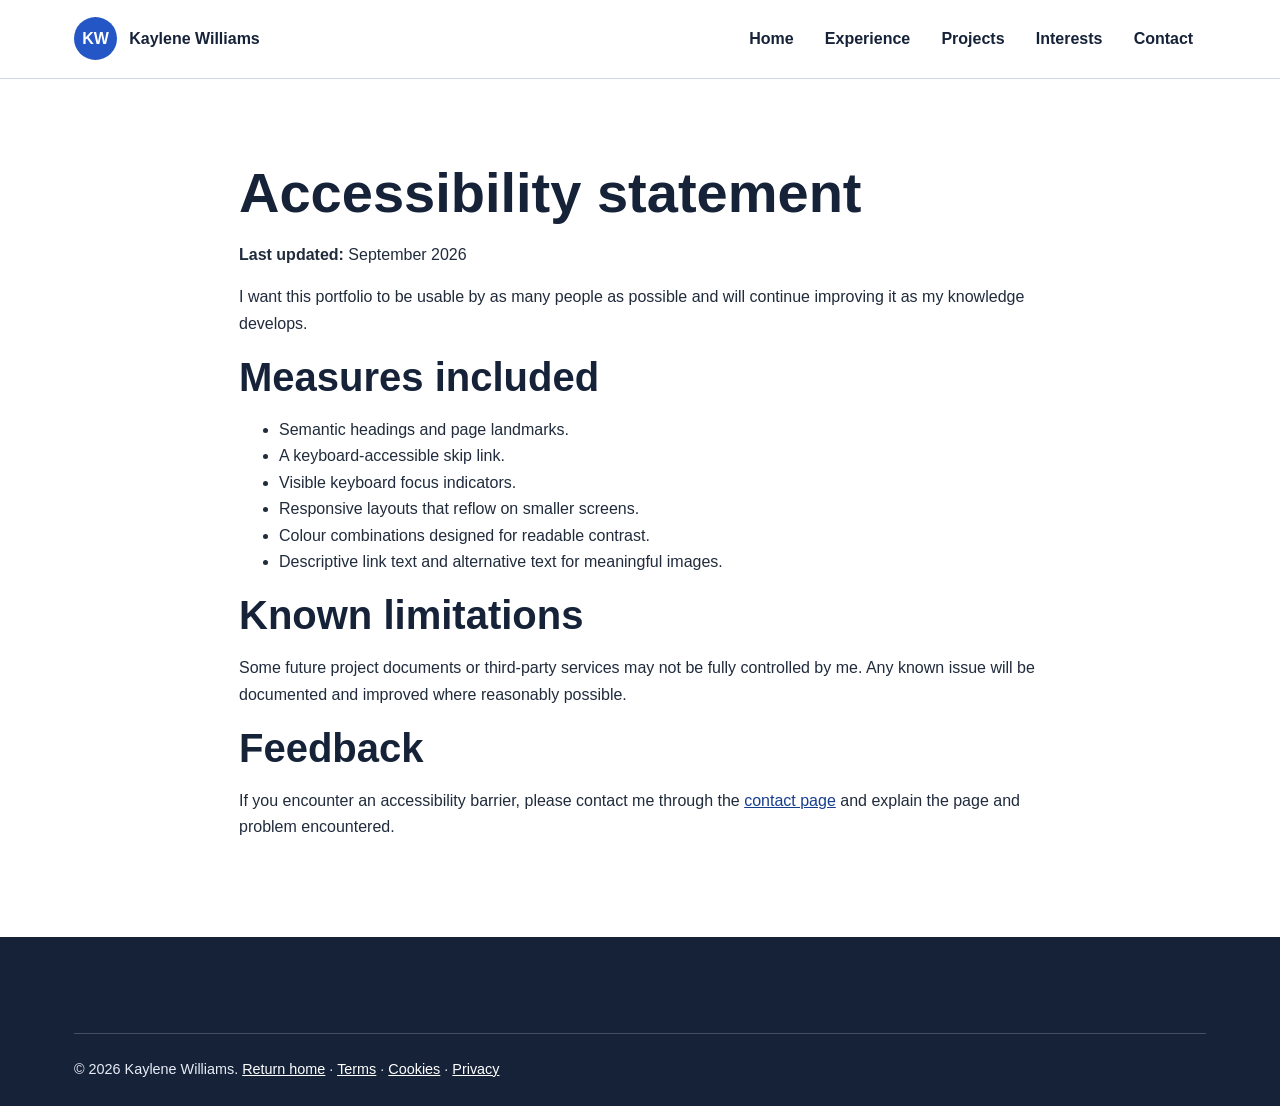
==== accessibility.html @ cdcff270 "Add files via upload" ====
<!DOCTYPE html><html lang="en"><head><meta charset="UTF-8"><meta name="viewport" content="width=device-width, initial-scale=1.0"><title>Accessibility | Kaylene Williams</title><link rel="stylesheet" href="styles.css"></head><body><a class="skip-link" href="#main-content">Skip to main content</a><header class="site-header"><div class="header-inner"><a class="brand" href="index.html"><span class="brand-mark" aria-hidden="true">KW</span><span>Kaylene Williams</span></a><nav aria-label="Primary navigation"><ul class="nav-list"><li><a href="index.html">Home</a></li><li><a href="experience.html">Experience</a></li><li><a href="projects.html">Projects</a></li><li><a href="interests.html">Interests</a></li><li><a href="contact.html">Contact</a></li></ul></nav></div></header><main id="main-content"><article class="legal-page"><h1>Accessibility statement</h1><p><strong>Last updated:</strong> September 2026</p><p>I want this portfolio to be usable by as many people as possible and will continue improving it as my knowledge develops.</p><h2>Measures included</h2><ul><li>Semantic headings and page landmarks.</li><li>A keyboard-accessible skip link.</li><li>Visible keyboard focus indicators.</li><li>Responsive layouts that reflow on smaller screens.</li><li>Colour combinations designed for readable contrast.</li><li>Descriptive link text and alternative text for meaningful images.</li></ul><h2>Known limitations</h2><p>Some future project documents or third-party services may not be fully controlled by me. Any known issue will be documented and improved where reasonably possible.</p><h2>Feedback</h2><p>If you encounter an accessibility barrier, please contact me through the <a href="contact.html">contact page</a> and explain the page and problem encountered.</p></article></main><footer class="site-footer"><p class="copyright">© 2026 Kaylene Williams. <a href="index.html">Return home</a> · <a href="terms.html">Terms</a> · <a href="cookies.html">Cookies</a> · <a href="privacy.html">Privacy</a></p></footer></body></html>
---- styles.css ----
:root {
  --navy: #152238;
  --blue: #2457c5;
  --blue-dark: #173d8f;
  --coral: #d6503f;
  --cream: #fff9f2;
  --pale-blue: #eef4ff;
  --white: #ffffff;
  --text: #202b3c;
  --muted: #596579;
  --border: #ccd6e4;
  --shadow: 0 12px 32px rgba(21, 34, 56, 0.10);
  --radius: 16px;
  --max-width: 1180px;
}

* { box-sizing: border-box; }
html { scroll-behavior: smooth; }
body {
  margin: 0;
  background: var(--white);
  color: var(--text);
  font-family: Arial, Helvetica, sans-serif;
  font-size: 1rem;
  line-height: 1.65;
}
img { display: block; max-width: 100%; }
a { color: var(--blue-dark); }
a:hover { color: var(--coral); }
a:focus-visible, button:focus-visible { outline: 3px solid var(--coral); outline-offset: 4px; }
h1, h2, h3 { color: var(--navy); line-height: 1.2; }
h1 { font-size: clamp(2.3rem, 6vw, 4.8rem); margin: 0 0 1rem; }
h2 { font-size: clamp(1.7rem, 4vw, 2.5rem); margin: 0 0 1rem; }
h3 { font-size: 1.25rem; margin: 0 0 0.6rem; }
p { margin-top: 0; }

.skip-link { position: absolute; left: -9999px; top: 0; z-index: 100; background: var(--navy); color: var(--white); padding: 0.75rem 1rem; }
.skip-link:focus { left: 1rem; top: 1rem; }

.site-header { background: var(--white); border-bottom: 1px solid var(--border); position: sticky; top: 0; z-index: 20; }
.header-inner { max-width: var(--max-width); margin: 0 auto; padding: 1rem 1.5rem; display: flex; align-items: center; justify-content: space-between; gap: 2rem; }
.brand { display: flex; align-items: center; gap: 0.75rem; color: var(--navy); font-weight: 700; text-decoration: none; }
.brand-mark { display: grid; place-items: center; width: 2.7rem; height: 2.7rem; border-radius: 50%; background: var(--blue); color: var(--white); }
.nav-list { display: flex; flex-wrap: wrap; gap: 0.35rem; list-style: none; margin: 0; padding: 0; }
.nav-list a { display: block; color: var(--navy); font-weight: 700; padding: 0.6rem 0.8rem; text-decoration: none; border-radius: 8px; }
.nav-list a:hover, .nav-list a[aria-current="page"] { background: var(--pale-blue); color: var(--blue-dark); }

.hero { max-width: var(--max-width); margin: 0 auto; padding: 6rem 1.5rem; display: grid; grid-template-columns: minmax(0, 1.55fr) minmax(280px, 0.75fr); gap: 4rem; align-items: center; }
.hero-summary { color: var(--muted); font-size: 1.2rem; max-width: 760px; }
.hero-panel { background: var(--navy); color: var(--white); padding: 2rem; border-radius: var(--radius); box-shadow: var(--shadow); }
.hero-panel h2 { color: var(--white); }
.eyebrow { color: var(--coral); font-size: 0.85rem; font-weight: 800; letter-spacing: 0.12em; text-transform: uppercase; }
.check-list { list-style: none; padding: 0; margin: 0; }
.check-list li { padding: 0.65rem 0 0.65rem 1.8rem; border-bottom: 1px solid rgba(255,255,255,0.18); position: relative; }
.check-list li::before { content: "✓"; position: absolute; left: 0; color: #7bdcb5; font-weight: 800; }

.section { max-width: var(--max-width); margin: 0 auto; padding: 5rem 1.5rem; }
.section-tinted { max-width: none; background: var(--pale-blue); padding-left: max(1.5rem, calc((100% - var(--max-width)) / 2 + 1.5rem)); padding-right: max(1.5rem, calc((100% - var(--max-width)) / 2 + 1.5rem)); }
.section-heading { max-width: 800px; margin-bottom: 2.5rem; }
.two-column { display: grid; grid-template-columns: 1.3fr 0.7fr; gap: 3rem; align-items: start; }
.highlight-card, .card, .project-card, .gallery-card, .contact-panel { background: var(--white); border: 1px solid var(--border); border-radius: var(--radius); padding: 1.6rem; box-shadow: var(--shadow); }
.highlight-card { border-top: 5px solid var(--coral); }
.card-grid { display: grid; grid-template-columns: repeat(4, 1fr); gap: 1.25rem; }
.card-label, .timeline-date { color: var(--blue-dark); font-size: 0.85rem; font-weight: 800; letter-spacing: 0.06em; text-transform: uppercase; }
.button-row { display: flex; flex-wrap: wrap; gap: 1rem; margin-top: 2rem; }
.button { display: inline-block; border: 2px solid var(--blue); border-radius: 999px; font-weight: 800; padding: 0.75rem 1.25rem; text-decoration: none; }
.button-primary { background: var(--blue); color: var(--white); }
.button-primary:hover { background: var(--blue-dark); border-color: var(--blue-dark); color: var(--white); }
.button-secondary { background: transparent; color: var(--blue-dark); }
.small-note { color: var(--muted); font-size: 0.9rem; margin-top: 1rem; }
.text-link { font-weight: 800; text-decoration-thickness: 2px; text-underline-offset: 4px; }
.callout { display: flex; align-items: center; justify-content: space-between; gap: 2rem; }

.page-banner { background: var(--cream); padding: 5rem max(1.5rem, calc((100% - var(--max-width)) / 2 + 1.5rem)); }
.page-banner p:last-child { color: var(--muted); font-size: 1.15rem; max-width: 760px; }
.timeline { border-left: 3px solid var(--border); margin-left: 0.6rem; padding-left: 2.2rem; }
.timeline-item { position: relative; padding: 0 0 3.5rem; max-width: 900px; }
.timeline-item::before { content: ""; position: absolute; left: -2.73rem; top: 0.4rem; width: 1rem; height: 1rem; border: 4px solid var(--blue); border-radius: 50%; background: var(--white); }
.organisation { color: var(--muted); font-weight: 700; }
.achievement { background: var(--pale-blue); border-left: 4px solid var(--blue); padding: 1rem; }

.project-grid { display: grid; grid-template-columns: repeat(2, 1fr); gap: 1.5rem; }
.project-card { display: flex; flex-direction: column; }
.project-card .text-link, .project-card .coming-soon { margin-top: auto; }
.tag-list { display: flex; flex-wrap: wrap; list-style: none; gap: 0.5rem; margin: 1rem 0 1.5rem; padding: 0; }
.tag-list li { background: var(--pale-blue); color: var(--blue-dark); border-radius: 999px; font-size: 0.85rem; font-weight: 700; padding: 0.3rem 0.75rem; }
.coming-soon { color: var(--muted); font-weight: 700; }

.gallery-grid { display: grid; grid-template-columns: repeat(3, 1fr); gap: 1.5rem; }
.gallery-card { margin: 0; padding: 0; overflow: hidden; }
.gallery-card figcaption { padding: 1.4rem; }
.image-placeholder { aspect-ratio: 4 / 3; background-color: var(--pale-blue); background-size: cover; }
.cooking { background-image: linear-gradient(135deg, #f4a261, #e76f51); }
.outdoors { background-image: linear-gradient(135deg, #84a98c, #2f6690); }
.reading { background-image: linear-gradient(135deg, #cdb4db, #6d597a); }
.travel { background-image: linear-gradient(135deg, #8ecae6, #ffb703); }
.creative { background-image: linear-gradient(135deg, #ffafcc, #9b5de5); }
.learning { background-image: linear-gradient(135deg, #90e0ef, #2457c5); }

.contact-grid { display: grid; grid-template-columns: 1fr 1fr; gap: 3rem; align-items: start; }
.contact-list p { padding-bottom: 1rem; border-bottom: 1px solid var(--border); }
.contact-panel { background: var(--pale-blue); }
.legal-page { max-width: 850px; margin: 0 auto; padding: 5rem 1.5rem; }
.legal-page h1 { font-size: clamp(2.2rem, 5vw, 3.5rem); }

.site-footer { background: var(--navy); color: #e7edf7; padding: 3.5rem max(1.5rem, calc((100% - var(--max-width)) / 2 + 1.5rem)) 1.5rem; }
.site-footer h2 { color: var(--white); font-size: 1.1rem; }
.site-footer a { color: var(--white); }
.site-footer a:hover { color: #ffb7ad; }
.footer-grid { display: grid; grid-template-columns: 1.5fr 1fr 1fr; gap: 3rem; }
.footer-links { list-style: none; padding: 0; margin: 0; }
.footer-links li { margin-bottom: 0.5rem; }
.copyright { border-top: 1px solid rgba(255,255,255,0.2); margin: 2.5rem 0 0; padding-top: 1.5rem; font-size: 0.9rem; }

@media (max-width: 900px) {
  .header-inner { align-items: flex-start; flex-direction: column; gap: 0.8rem; }
  .site-header { position: static; }
  .hero, .two-column, .contact-grid { grid-template-columns: 1fr; }
  .hero { padding-top: 4rem; gap: 2rem; }
  .card-grid, .gallery-grid { grid-template-columns: repeat(2, 1fr); }
  .footer-grid { grid-template-columns: repeat(2, 1fr); }
}

@media (max-width: 620px) {
  .header-inner { padding: 1rem; }
  .nav-list { display: grid; grid-template-columns: repeat(2, 1fr); width: 100%; }
  .nav-list a { text-align: center; }
  .hero, .section { padding: 3.5rem 1rem; }
  .page-banner { padding: 3.5rem 1rem; }
  .card-grid, .project-grid, .gallery-grid, .footer-grid { grid-template-columns: 1fr; }
  .callout { align-items: flex-start; flex-direction: column; }
  .button { width: 100%; text-align: center; }
  .timeline { padding-left: 1.7rem; }
  .timeline-item::before { left: -2.23rem; }
}

@media (prefers-reduced-motion: reduce) {
  html { scroll-behavior: auto; }
}
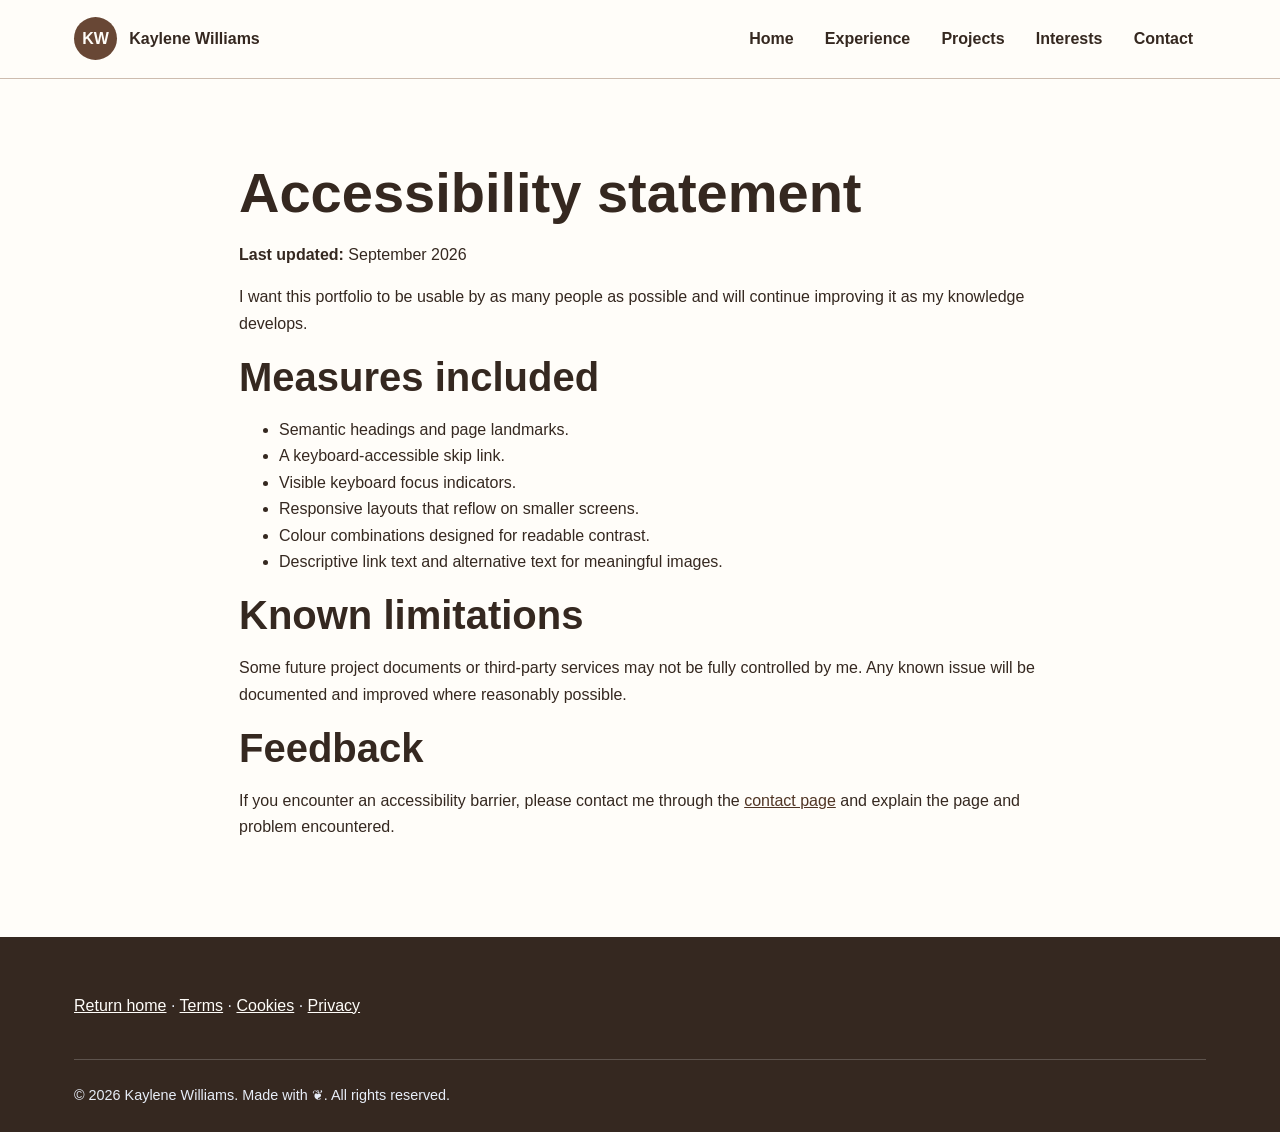
==== commit cd65275c: "Add files via upload" ====
--- a/accessibility.html
+++ b/accessibility.html
@@ -1 +1,30 @@
-<!DOCTYPE html><html lang="en"><head><meta charset="UTF-8"><meta name="viewport" content="width=device-width, initial-scale=1.0"><title>Accessibility | Kaylene Williams</title><link rel="stylesheet" href="styles.css"></head><body><a class="skip-link" href="#main-content">Skip to main content</a><header class="site-header"><div class="header-inner"><a class="brand" href="index.html"><span class="brand-mark" aria-hidden="true">KW</span><span>Kaylene Williams</span></a><nav aria-label="Primary navigation"><ul class="nav-list"><li><a href="index.html">Home</a></li><li><a href="experience.html">Experience</a></li><li><a href="projects.html">Projects</a></li><li><a href="interests.html">Interests</a></li><li><a href="contact.html">Contact</a></li></ul></nav></div></header><main id="main-content"><article class="legal-page"><h1>Accessibility statement</h1><p><strong>Last updated:</strong> September 2026</p><p>I want this portfolio to be usable by as many people as possible and will continue improving it as my knowledge develops.</p><h2>Measures included</h2><ul><li>Semantic headings and page landmarks.</li><li>A keyboard-accessible skip link.</li><li>Visible keyboard focus indicators.</li><li>Responsive layouts that reflow on smaller screens.</li><li>Colour combinations designed for readable contrast.</li><li>Descriptive link text and alternative text for meaningful images.</li></ul><h2>Known limitations</h2><p>Some future project documents or third-party services may not be fully controlled by me. Any known issue will be documented and improved where reasonably possible.</p><h2>Feedback</h2><p>If you encounter an accessibility barrier, please contact me through the <a href="contact.html">contact page</a> and explain the page and problem encountered.</p></article></main><footer class="site-footer"><p class="copyright">© 2026 Kaylene Williams. <a href="index.html">Return home</a> · <a href="terms.html">Terms</a> · <a href="cookies.html">Cookies</a> · <a href="privacy.html">Privacy</a></p></footer></body></html>
+<!DOCTYPE html>
+<html lang="en">
+    <head><meta charset="UTF-8"><meta name="viewport" content="width=device-width, initial-scale=1.0">
+        <title>Accessibility | Kaylene Williams</title><link rel="stylesheet" href="styles.css">
+    </head><body><a class="skip-link" href="#main-content">Skip to main content</a><header class="site-header">
+        <div class="header-inner"><a class="brand" href="index.html"><span class="brand-mark" aria-hidden="true">KW</span><span>Kaylene Williams</span></a><nav aria-label="Primary navigation">
+            <ul class="nav-list"><li><a href="index.html">Home</a></li><li><a href="experience.html">Experience</a></li><li><a href="projects.html">Projects</a></li>
+                <li><a href="interests.html">Interests</a></li><li>
+                <a href="contact.html">Contact</a></li></ul></nav></div></header>
+                
+                <main id="main-content"><article class="legal-page"><h1>Accessibility statement</h1>
+                    <p><strong>Last updated:</strong> September 2026</p>
+                    <p>I want this portfolio to be usable by as many people as possible and will continue improving it as my knowledge develops.</p>
+                    <h2>Measures included</h2>
+                    <ul>
+                        <li>Semantic headings and page landmarks.</li>
+                        <li>A keyboard-accessible skip link.</li>
+                        <li>Visible keyboard focus indicators.</li>
+                        <li>Responsive layouts that reflow on smaller screens.</li>
+                        <li>Colour combinations designed for readable contrast.</li>
+                        <li>Descriptive link text and alternative text for meaningful images.</li>
+                    </ul>
+                    <h2>Known limitations</h2>
+                    <p>Some future project documents or third-party services may not be fully controlled by me. Any known issue will be documented and improved where reasonably possible.</p>
+                    <h2>Feedback</h2>
+                    <p>If you encounter an accessibility barrier, please contact me through the <a href="contact.html">contact page</a> and explain the page and problem encountered.</p>
+                </article></main><footer class="site-footer"><a href="index.html">Return home</a> · <a href="terms.html">Terms</a> 
+                    · <a href="cookies.html">Cookies</a> · <a href="privacy.html">Privacy</a>
+                    <p class="copyright">© 2026 Kaylene Williams. Made with ❦. All rights reserved.</p></footer></body>
+                </html>
--- a/styles.css
+++ b/styles.css
@@ -1,21 +1,27 @@
 :root {
-  --navy: #152238;
-  --blue: #2457c5;
-  --blue-dark: #173d8f;
-  --coral: #d6503f;
-  --cream: #fff9f2;
-  --pale-blue: #eef4ff;
-  --white: #ffffff;
-  --text: #202b3c;
-  --muted: #596579;
-  --border: #ccd6e4;
-  --shadow: 0 12px 32px rgba(21, 34, 56, 0.10);
+  --navy: #352820;
+  --blue: #684735;
+  --blue-dark: #503525;
+  --coral: #80543E;
+  --cream: #FAF7F2;
+  --pale-blue: #EDE3D8;
+  --white: #FFFDF9;
+  --text: #352820;
+  --muted: #665448;
+  --border: #CDBCAF;
+  --shadow: 0 12px 32px rgba(53, 40, 32, 0.10);
   --radius: 16px;
   --max-width: 1180px;
 }
 
-* { box-sizing: border-box; }
-html { scroll-behavior: smooth; }
+* {
+  box-sizing: border-box;
+}
+
+html {
+  scroll-behavior: smooth;
+}
+
 body {
   margin: 0;
   background: var(--white);
@@ -24,116 +30,633 @@
   font-size: 1rem;
   line-height: 1.65;
 }
-img { display: block; max-width: 100%; }
-a { color: var(--blue-dark); }
-a:hover { color: var(--coral); }
-a:focus-visible, button:focus-visible { outline: 3px solid var(--coral); outline-offset: 4px; }
-h1, h2, h3 { color: var(--navy); line-height: 1.2; }
-h1 { font-size: clamp(2.3rem, 6vw, 4.8rem); margin: 0 0 1rem; }
-h2 { font-size: clamp(1.7rem, 4vw, 2.5rem); margin: 0 0 1rem; }
-h3 { font-size: 1.25rem; margin: 0 0 0.6rem; }
-p { margin-top: 0; }
-
-.skip-link { position: absolute; left: -9999px; top: 0; z-index: 100; background: var(--navy); color: var(--white); padding: 0.75rem 1rem; }
-.skip-link:focus { left: 1rem; top: 1rem; }
-
-.site-header { background: var(--white); border-bottom: 1px solid var(--border); position: sticky; top: 0; z-index: 20; }
-.header-inner { max-width: var(--max-width); margin: 0 auto; padding: 1rem 1.5rem; display: flex; align-items: center; justify-content: space-between; gap: 2rem; }
-.brand { display: flex; align-items: center; gap: 0.75rem; color: var(--navy); font-weight: 700; text-decoration: none; }
-.brand-mark { display: grid; place-items: center; width: 2.7rem; height: 2.7rem; border-radius: 50%; background: var(--blue); color: var(--white); }
-.nav-list { display: flex; flex-wrap: wrap; gap: 0.35rem; list-style: none; margin: 0; padding: 0; }
-.nav-list a { display: block; color: var(--navy); font-weight: 700; padding: 0.6rem 0.8rem; text-decoration: none; border-radius: 8px; }
-.nav-list a:hover, .nav-list a[aria-current="page"] { background: var(--pale-blue); color: var(--blue-dark); }
-
-.hero { max-width: var(--max-width); margin: 0 auto; padding: 6rem 1.5rem; display: grid; grid-template-columns: minmax(0, 1.55fr) minmax(280px, 0.75fr); gap: 4rem; align-items: center; }
-.hero-summary { color: var(--muted); font-size: 1.2rem; max-width: 760px; }
-.hero-panel { background: var(--navy); color: var(--white); padding: 2rem; border-radius: var(--radius); box-shadow: var(--shadow); }
-.hero-panel h2 { color: var(--white); }
-.eyebrow { color: var(--coral); font-size: 0.85rem; font-weight: 800; letter-spacing: 0.12em; text-transform: uppercase; }
-.check-list { list-style: none; padding: 0; margin: 0; }
-.check-list li { padding: 0.65rem 0 0.65rem 1.8rem; border-bottom: 1px solid rgba(255,255,255,0.18); position: relative; }
-.check-list li::before { content: "✓"; position: absolute; left: 0; color: #7bdcb5; font-weight: 800; }
-
-.section { max-width: var(--max-width); margin: 0 auto; padding: 5rem 1.5rem; }
-.section-tinted { max-width: none; background: var(--pale-blue); padding-left: max(1.5rem, calc((100% - var(--max-width)) / 2 + 1.5rem)); padding-right: max(1.5rem, calc((100% - var(--max-width)) / 2 + 1.5rem)); }
-.section-heading { max-width: 800px; margin-bottom: 2.5rem; }
-.two-column { display: grid; grid-template-columns: 1.3fr 0.7fr; gap: 3rem; align-items: start; }
-.highlight-card, .card, .project-card, .gallery-card, .contact-panel { background: var(--white); border: 1px solid var(--border); border-radius: var(--radius); padding: 1.6rem; box-shadow: var(--shadow); }
-.highlight-card { border-top: 5px solid var(--coral); }
-.card-grid { display: grid; grid-template-columns: repeat(4, 1fr); gap: 1.25rem; }
-.card-label, .timeline-date { color: var(--blue-dark); font-size: 0.85rem; font-weight: 800; letter-spacing: 0.06em; text-transform: uppercase; }
-.button-row { display: flex; flex-wrap: wrap; gap: 1rem; margin-top: 2rem; }
-.button { display: inline-block; border: 2px solid var(--blue); border-radius: 999px; font-weight: 800; padding: 0.75rem 1.25rem; text-decoration: none; }
-.button-primary { background: var(--blue); color: var(--white); }
-.button-primary:hover { background: var(--blue-dark); border-color: var(--blue-dark); color: var(--white); }
-.button-secondary { background: transparent; color: var(--blue-dark); }
-.small-note { color: var(--muted); font-size: 0.9rem; margin-top: 1rem; }
-.text-link { font-weight: 800; text-decoration-thickness: 2px; text-underline-offset: 4px; }
-.callout { display: flex; align-items: center; justify-content: space-between; gap: 2rem; }
-
-.page-banner { background: var(--cream); padding: 5rem max(1.5rem, calc((100% - var(--max-width)) / 2 + 1.5rem)); }
-.page-banner p:last-child { color: var(--muted); font-size: 1.15rem; max-width: 760px; }
-.timeline { border-left: 3px solid var(--border); margin-left: 0.6rem; padding-left: 2.2rem; }
-.timeline-item { position: relative; padding: 0 0 3.5rem; max-width: 900px; }
-.timeline-item::before { content: ""; position: absolute; left: -2.73rem; top: 0.4rem; width: 1rem; height: 1rem; border: 4px solid var(--blue); border-radius: 50%; background: var(--white); }
-.organisation { color: var(--muted); font-weight: 700; }
-.achievement { background: var(--pale-blue); border-left: 4px solid var(--blue); padding: 1rem; }
-
-.project-grid { display: grid; grid-template-columns: repeat(2, 1fr); gap: 1.5rem; }
-.project-card { display: flex; flex-direction: column; }
-.project-card .text-link, .project-card .coming-soon { margin-top: auto; }
-.tag-list { display: flex; flex-wrap: wrap; list-style: none; gap: 0.5rem; margin: 1rem 0 1.5rem; padding: 0; }
-.tag-list li { background: var(--pale-blue); color: var(--blue-dark); border-radius: 999px; font-size: 0.85rem; font-weight: 700; padding: 0.3rem 0.75rem; }
-.coming-soon { color: var(--muted); font-weight: 700; }
-
-.gallery-grid { display: grid; grid-template-columns: repeat(3, 1fr); gap: 1.5rem; }
-.gallery-card { margin: 0; padding: 0; overflow: hidden; }
-.gallery-card figcaption { padding: 1.4rem; }
-.image-placeholder { aspect-ratio: 4 / 3; background-color: var(--pale-blue); background-size: cover; }
-.cooking { background-image: linear-gradient(135deg, #f4a261, #e76f51); }
-.outdoors { background-image: linear-gradient(135deg, #84a98c, #2f6690); }
-.reading { background-image: linear-gradient(135deg, #cdb4db, #6d597a); }
-.travel { background-image: linear-gradient(135deg, #8ecae6, #ffb703); }
-.creative { background-image: linear-gradient(135deg, #ffafcc, #9b5de5); }
-.learning { background-image: linear-gradient(135deg, #90e0ef, #2457c5); }
-
-.contact-grid { display: grid; grid-template-columns: 1fr 1fr; gap: 3rem; align-items: start; }
-.contact-list p { padding-bottom: 1rem; border-bottom: 1px solid var(--border); }
-.contact-panel { background: var(--pale-blue); }
-.legal-page { max-width: 850px; margin: 0 auto; padding: 5rem 1.5rem; }
-.legal-page h1 { font-size: clamp(2.2rem, 5vw, 3.5rem); }
-
-.site-footer { background: var(--navy); color: #e7edf7; padding: 3.5rem max(1.5rem, calc((100% - var(--max-width)) / 2 + 1.5rem)) 1.5rem; }
-.site-footer h2 { color: var(--white); font-size: 1.1rem; }
-.site-footer a { color: var(--white); }
-.site-footer a:hover { color: #ffb7ad; }
-.footer-grid { display: grid; grid-template-columns: 1.5fr 1fr 1fr; gap: 3rem; }
-.footer-links { list-style: none; padding: 0; margin: 0; }
-.footer-links li { margin-bottom: 0.5rem; }
-.copyright { border-top: 1px solid rgba(255,255,255,0.2); margin: 2.5rem 0 0; padding-top: 1.5rem; font-size: 0.9rem; }
-
-@media (max-width: 900px) {
-  .header-inner { align-items: flex-start; flex-direction: column; gap: 0.8rem; }
-  .site-header { position: static; }
-  .hero, .two-column, .contact-grid { grid-template-columns: 1fr; }
-  .hero { padding-top: 4rem; gap: 2rem; }
-  .card-grid, .gallery-grid { grid-template-columns: repeat(2, 1fr); }
-  .footer-grid { grid-template-columns: repeat(2, 1fr); }
-}
-
-@media (max-width: 620px) {
-  .header-inner { padding: 1rem; }
-  .nav-list { display: grid; grid-template-columns: repeat(2, 1fr); width: 100%; }
-  .nav-list a { text-align: center; }
-  .hero, .section { padding: 3.5rem 1rem; }
-  .page-banner { padding: 3.5rem 1rem; }
-  .card-grid, .project-grid, .gallery-grid, .footer-grid { grid-template-columns: 1fr; }
-  .callout { align-items: flex-start; flex-direction: column; }
-  .button { width: 100%; text-align: center; }
-  .timeline { padding-left: 1.7rem; }
-  .timeline-item::before { left: -2.23rem; }
+
+img {
+  display: block;
+  max-width: 100%;
+}
+
+a {
+  color: var(--blue-dark);
+}
+
+a:hover {
+  color: var(--coral);
+}
+
+a:focus-visible,
+button:focus-visible,
+input:focus-visible,
+select:focus-visible,
+textarea:focus-visible {
+  outline: 3px solid var(--coral);
+  outline-offset: 4px;
+}
+
+h1, h2, h3 {
+  color: var(--navy);
+  line-height: 1.2;
+}
+
+h1 {
+  font-size: clamp(2.3rem, 6vw, 4.8rem);
+  margin: 0 0 1rem;
+}
+
+h2 {
+  font-size: clamp(1.7rem, 4vw, 2.5rem);
+  margin: 0 0 1rem;
+}
+
+h3 {
+  font-size: 1.25rem;
+  margin: 0 0 0.6rem;
+}
+
+p {
+  margin-top: 0;
+}
+
+.skip-link {
+  position: absolute;
+  left: -9999px;
+  top: 0;
+  z-index: 100;
+  background: var(--navy);
+  color: var(--white);
+  padding: 0.75rem 1rem;
+}
+
+.skip-link:focus {
+  left: 1rem;
+  top: 1rem;
+}
+
+.site-header {
+  background: var(--white);
+  border-bottom: 1px solid var(--border);
+  position: static;
+  z-index: 20;
+}
+
+.header-inner {
+  max-width: var(--max-width);
+  margin: 0 auto;
+  padding: 1rem;
+  display: flex;
+  flex-direction: column;
+  align-items: flex-start;
+  gap: 0.8rem;
+}
+
+.brand {
+  display: flex;
+  align-items: center;
+  gap: 0.75rem;
+  color: var(--navy);
+  font-weight: 700;
+  text-decoration: none;
+}
+
+.brand-mark {
+  display: grid;
+  place-items: center;
+  width: 2.7rem;
+  height: 2.7rem;
+  border-radius: 50%;
+  background: var(--blue);
+  color: var(--white);
+}
+
+.nav-list {
+  display: grid;
+  grid-template-columns: repeat(2, 1fr);
+  gap: 0.35rem;
+  list-style: none;
+  margin: 0;
+  padding: 0;
+  width: 100%;
+}
+
+.nav-list a {
+  display: block;
+  color: var(--navy);
+  font-weight: 700;
+  padding: 0.6rem 0.8rem;
+  text-decoration: none;
+  text-align: center;
+  border-radius: 8px;
+}
+
+.nav-list a:hover,
+.nav-list a[aria-current="page"] {
+  background: var(--pale-blue);
+  color: var(--blue-dark);
+}
+
+.hero {
+  max-width: var(--max-width);
+  margin: 0 auto;
+  padding: 3.5rem 1rem;
+  display: grid;
+  grid-template-columns: 1fr;
+  gap: 2rem;
+  align-items: center;
+}
+
+.hero-summary {
+  color: var(--muted);
+  font-size: 1.2rem;
+  max-width: 760px;
+}
+
+.hero-panel {
+  background: var(--navy);
+  color: var(--white);
+  padding: 2rem;
+  border-radius: var(--radius);
+  box-shadow: var(--shadow);
+}
+
+.hero-panel h2 {
+  color: var(--white);
+}
+
+.eyebrow {
+  color: var(--coral);
+  font-size: 0.85rem;
+  font-weight: 800;
+  letter-spacing: 0.12em;
+  text-transform: uppercase;
+}
+
+.check-list {
+  list-style: none;
+  padding: 0;
+  margin: 0;
+}
+
+.check-list li {
+  padding: 0.65rem 0 0.65rem 1.8rem;
+  border-bottom: 1px solid rgba(255, 255, 255, 0.18);
+  position: relative;
+}
+
+.check-list li::before {
+  content: "✓";
+  position: absolute;
+  left: 0;
+  color: #7bdcb5;
+  font-weight: 800;
+}
+
+.section {
+  max-width: var(--max-width);
+  margin: 0 auto;
+  padding: 3.5rem 1rem;
+}
+
+.section-tinted {
+  max-width: none;
+  background: var(--pale-blue);
+}
+
+.section-heading {
+  max-width: 800px;
+  margin-bottom: 2.5rem;
+}
+
+.two-column {
+  display: grid;
+  grid-template-columns: 1fr;
+  gap: 3rem;
+  align-items: start;
+}
+
+.highlight-card,
+.card,
+.project-card,
+.gallery-card,
+.contact-panel {
+  background: var(--white);
+  border: 1px solid var(--border);
+  border-radius: var(--radius);
+  padding: 1.6rem;
+  box-shadow: var(--shadow);
+}
+
+.gallery-card img {
+  width: 100%;
+  aspect-ratio: 4 / 3;
+  object-fit: cover;
+}
+
+.highlight-card {
+  border-top: 5px solid var(--coral);
+}
+
+.card-grid {
+  display: grid;
+  grid-template-columns: 1fr;
+  gap: 1.25rem;
+}
+
+.card-label,
+.timeline-date {
+  color: var(--blue-dark);
+  font-size: 0.85rem;
+  font-weight: 800;
+  letter-spacing: 0.06em;
+  text-transform: uppercase;
+}
+
+.button-row {
+  display: flex;
+  flex-wrap: wrap;
+  gap: 1rem;
+  margin-top: 2rem;
+}
+
+.button {
+  display: inline-block;
+  width: 100%;
+  text-align: center;
+  border: 2px solid var(--blue);
+  border-radius: 999px;
+  font-weight: 800;
+  padding: 0.75rem 1.25rem;
+  text-decoration: none;
+}
+
+.button-primary {
+  background: var(--blue);
+  color: var(--white);
+}
+
+.button-primary:hover {
+  background: var(--blue-dark);
+  border-color: var(--blue-dark);
+  color: var(--white);
+}
+
+.button-secondary {
+  background: transparent;
+  color: var(--blue-dark);
+}
+
+.small-note {
+  color: var(--muted);
+  font-size: 0.9rem;
+  margin-top: 1rem;
+}
+
+.text-link {
+  font-weight: 800;
+  text-decoration-thickness: 2px;
+  text-underline-offset: 4px;
+}
+
+.callout {
+  display: flex;
+  flex-direction: column;
+  align-items: flex-start;
+  justify-content: space-between;
+  gap: 2rem;
+}
+
+.page-banner {
+  background: var(--cream);
+  padding: 3.5rem 1rem;
+}
+
+.page-banner p:last-child {
+  color: var(--muted);
+  font-size: 1.15rem;
+  max-width: 760px;
+}
+
+.timeline {
+  border-left: 3px solid var(--border);
+  margin-left: 0.6rem;
+  padding-left: 1.7rem;
+}
+
+.timeline-item {
+  position: relative;
+  padding: 0 0 3.5rem;
+  max-width: 900px;
+}
+
+.timeline-item::before {
+  content: "";
+  position: absolute;
+  left: -2.23rem;
+  top: 0.4rem;
+  width: 1rem;
+  height: 1rem;
+  border: 4px solid var(--blue);
+  border-radius: 50%;
+  background: var(--white);
+}
+
+.organisation {
+  color: var(--muted);
+  font-weight: 700;
+}
+
+.achievement {
+  background: var(--pale-blue);
+  border-left: 4px solid var(--blue);
+  padding: 1rem;
+}
+
+.project-grid {
+  display: grid;
+  grid-template-columns: 1fr;
+  gap: 1.5rem;
+}
+
+.project-card {
+  display: flex;
+  flex-direction: column;
+}
+
+.project-card .text-link,
+.project-card .coming-soon {
+  margin-top: auto;
+}
+
+.tag-list {
+  display: flex;
+  flex-wrap: wrap;
+  list-style: none;
+  gap: 0.5rem;
+  margin: 1rem 0 1.5rem;
+  padding: 0;
+}
+
+.tag-list li {
+  background: var(--pale-blue);
+  color: var(--blue-dark);
+  border-radius: 999px;
+  font-size: 0.85rem;
+  font-weight: 700;
+  padding: 0.3rem 0.75rem;
+}
+
+.coming-soon {
+  color: var(--muted);
+  font-weight: 700;
+}
+
+.gallery-grid {
+  display: grid;
+  grid-template-columns: 1fr;
+  gap: 1.5rem;
+}
+
+.gallery-card {
+  margin: 0;
+  padding: 0;
+  overflow: hidden;
+}
+
+.gallery-card figcaption {
+  padding: 1.4rem;
+}
+
+.image-placeholder {
+  aspect-ratio: 4 / 3;
+  background-color: var(--pale-blue);
+  background-size: cover;
+}
+
+.cooking {
+  background-image: linear-gradient(135deg, #f4a261, #e76f51);
+}
+
+.outdoors {
+  background-image: linear-gradient(135deg, #84a98c, #2f6690);
+}
+
+.reading {
+  background-image: linear-gradient(135deg, #cdb4db, #6d597a);
+}
+
+.travel {
+  background-image: linear-gradient(135deg, #8ecae6, #ffb703);
+}
+
+.creative {
+  background-image: linear-gradient(135deg, #ffafcc, #9b5de5);
+}
+
+.learning {
+  background-image: linear-gradient(135deg, #90e0ef, #2457c5);
+}
+
+.contact-grid {
+  display: grid;
+  grid-template-columns: 1fr;
+  gap: 1.25rem;
+}
+
+.contact-list p {
+  padding-bottom: 1rem;
+  border-bottom: 1px solid var(--border);
+}
+
+.contact-panel {
+  background: var(--pale-blue);
+}
+
+.contact-grid form {
+  display: grid;
+  gap: 0.75rem;
+  margin-top: 1.5rem;
+}
+
+.contact-grid label {
+  font-weight: 700;
+}
+
+.contact-grid input,
+.contact-grid textarea {
+  width: 100%;
+  padding: 0.75rem;
+  border: 1px solid var(--border);
+  border-radius: 0.5rem;
+  font: inherit;
+}
+
+.contact-grid textarea {
+  resize: vertical;
+}
+
+.contact-grid form .button {
+  justify-self: start;
+  margin-top: 0.5rem;
+}
+
+.legal-page {
+  max-width: 850px;
+  margin: 0 auto;
+  padding: 3.5rem 1rem;
+}
+
+.legal-page h1 {
+  font-size: clamp(2.2rem, 5vw, 3.5rem);
+}
+
+.site-footer {
+  background: var(--navy);
+  color: #e7edf7;
+  padding: 3.5rem 1rem 1.5rem;
+}
+
+.site-footer h2 {
+  color: var(--white);
+  font-size: 1.1rem;
+}
+
+.site-footer a {
+  color: var(--white);
+}
+
+.site-footer a:hover {
+  color: #ffb7ad;
+}
+
+.footer-grid {
+  display: grid;
+  grid-template-columns: 1fr;
+  gap: 3rem;
+}
+
+.footer-links {
+  list-style: none;
+  padding: 0;
+  margin: 0;
+}
+
+.footer-links li {
+  margin-bottom: 0.5rem;
+}
+
+.copyright {
+  border-top: 1px solid rgba(255, 255, 255, 0.2);
+  margin: 2.5rem 0 0;
+  padding-top: 1.5rem;
+  font-size: 0.9rem;
+}
+
+@media (min-width: 621px) {
+  .header-inner {
+    padding: 1rem 1.5rem;
+  }
+
+  .nav-list {
+    display: flex;
+    flex-wrap: wrap;
+    width: auto;
+  }
+
+  .nav-list a {
+    text-align: left;
+  }
+
+  .hero {
+    padding: 4rem 1.5rem;
+  }
+
+  .section {
+    padding: 5rem 1.5rem;
+  }
+
+  .section-tinted {
+    padding-left: max(1.5rem, calc((100% - var(--max-width)) / 2 + 1.5rem));
+    padding-right: max(1.5rem, calc((100% - var(--max-width)) / 2 + 1.5rem));
+  }
+
+  .card-grid,
+  .project-grid,
+  .gallery-grid,
+  .footer-grid {
+    grid-template-columns: repeat(2, 1fr);
+  }
+
+  .button {
+    width: auto;
+  }
+
+  .callout {
+    flex-direction: row;
+    align-items: center;
+  }
+
+  .page-banner {
+    padding: 5rem max(1.5rem, calc((100% - var(--max-width)) / 2 + 1.5rem));
+  }
+
+  .timeline {
+    padding-left: 2.2rem;
+  }
+
+  .timeline-item::before {
+    left: -2.73rem;
+  }
+
+  .legal-page {
+    padding: 5rem 1.5rem;
+  }
+
+  .site-footer {
+    padding: 3.5rem max(1.5rem, calc((100% - var(--max-width)) / 2 + 1.5rem)) 1.5rem;
+  }
+}
+
+@media (min-width: 901px) {
+  .site-header {
+    position: sticky;
+    top: 0;
+  }
+
+  .header-inner {
+    flex-direction: row;
+    align-items: center;
+    justify-content: space-between;
+    gap: 2rem;
+  }
+
+  .hero {
+    padding: 6rem 1.5rem;
+    grid-template-columns: minmax(0, 1.55fr) minmax(280px, 0.75fr);
+    gap: 4rem;
+  }
+
+  .two-column {
+    grid-template-columns: 1.3fr 0.7fr;
+  }
+
+  .card-grid {
+    grid-template-columns: repeat(4, 1fr);
+  }
+
+  .contact-grid {
+    grid-template-columns: 1fr 1fr;
+  }
+
+  .gallery-grid {
+    grid-template-columns: repeat(3, 1fr);
+  }
+
+  .footer-grid {
+    grid-template-columns: 1.5fr 1fr 1fr;
+  }
 }
 
 @media (prefers-reduced-motion: reduce) {
-  html { scroll-behavior: auto; }
-}
+  html {
+    scroll-behavior: auto;
+  }
+}
